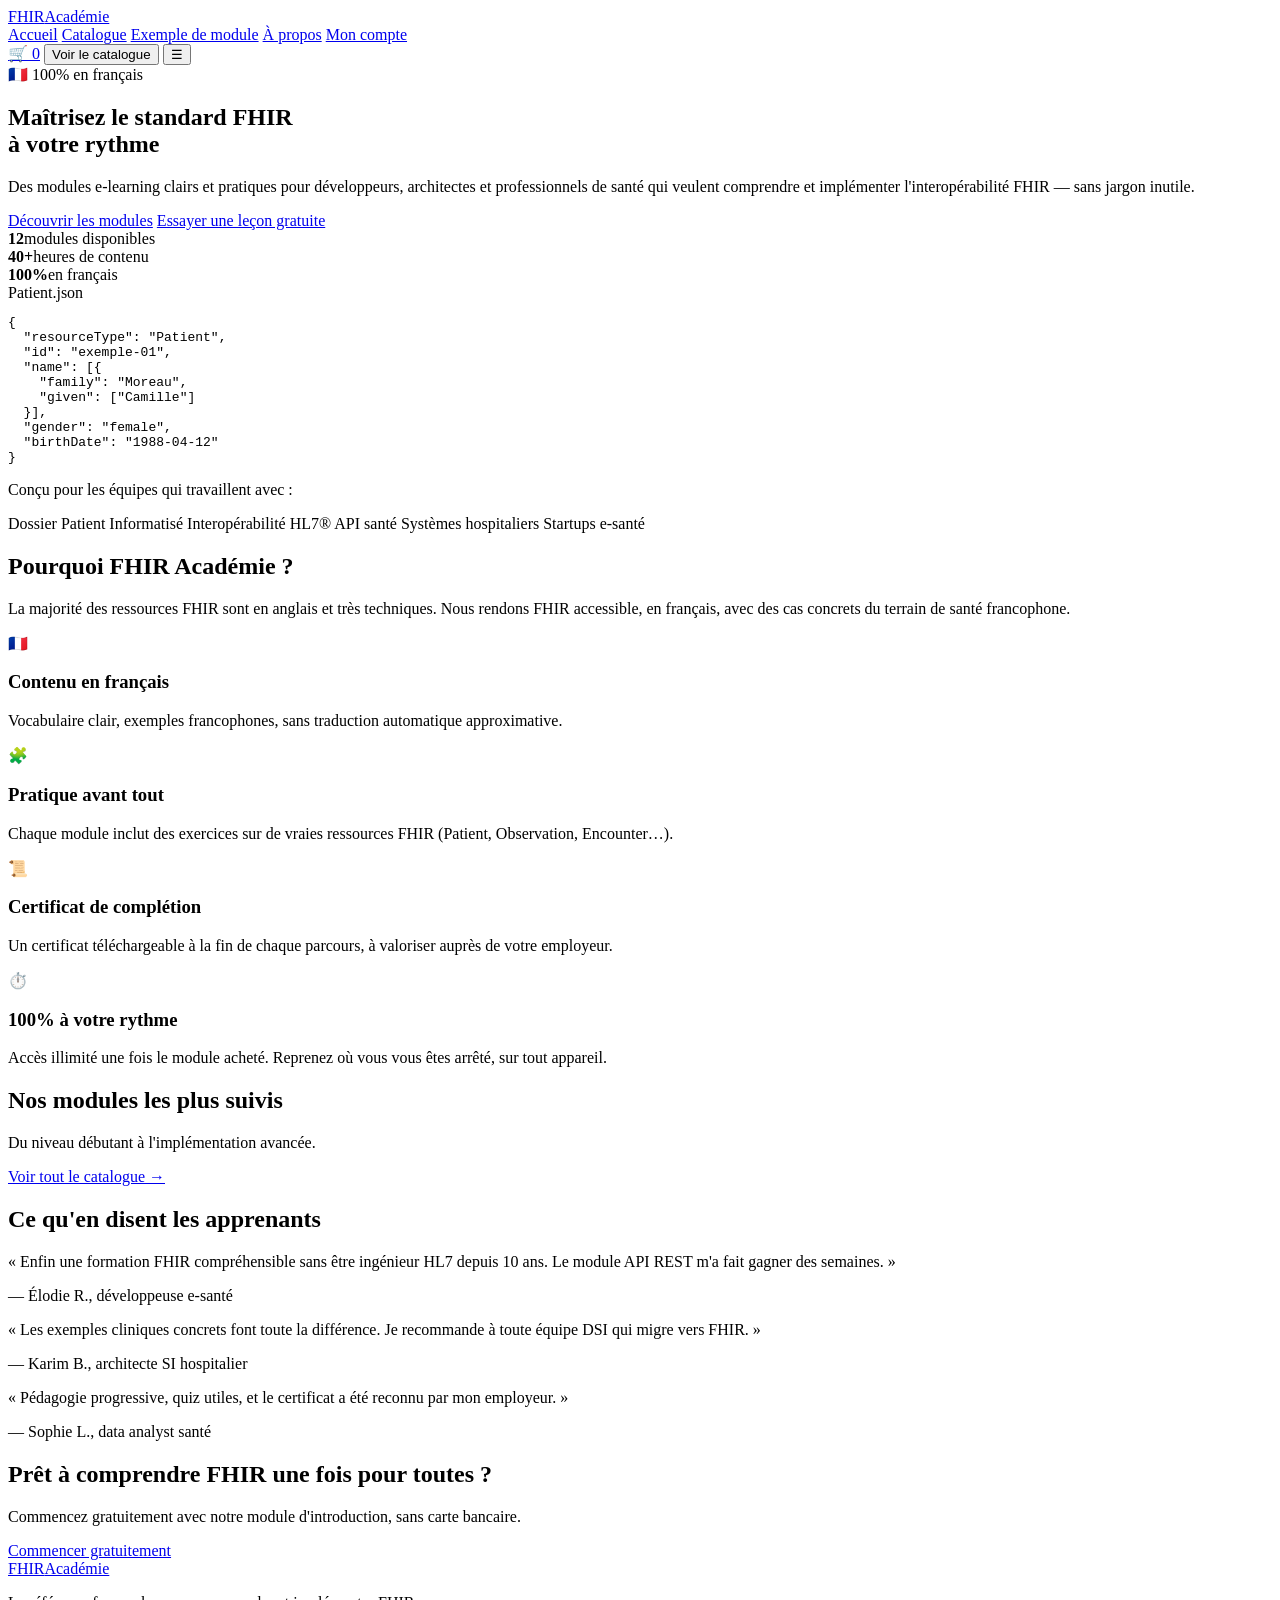
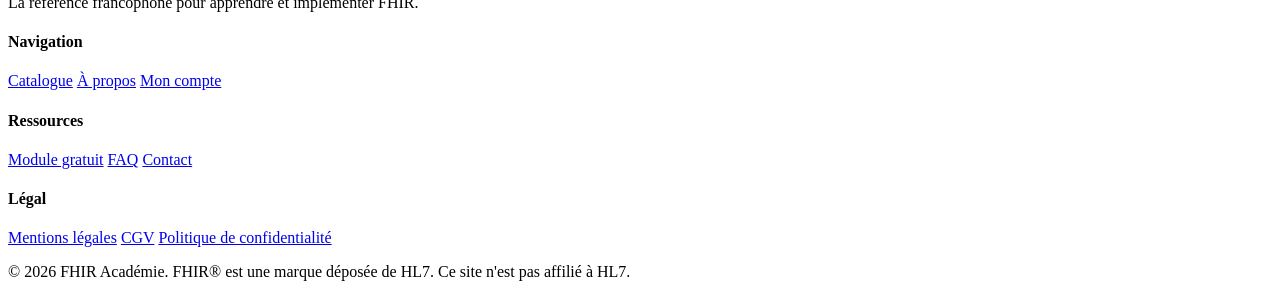
==== index.html @ 5322b97f "Add files via upload" ====
<!DOCTYPE html>
<html lang="fr">
<head>
<meta charset="UTF-8">
<meta name="viewport" content="width=device-width, initial-scale=1.0">
<title>FHIR Académie — Formations FHIR en français</title>
<meta name="description" content="Modules e-learning en français pour apprendre le standard FHIR : ressources cliniques, API REST, sécurité, interopérabilité.">
<link rel="stylesheet" href="css/style.css">
</head>
<body>

<header class="site-header">
  <div class="container header-inner">
    <a href="index.html" class="logo">FHIR<span>Académie</span></a>
    <nav class="main-nav" id="mainNav">
      <a href="index.html" class="active">Accueil</a>
      <a href="catalogue.html">Catalogue</a>
      <a href="module.html?id=fhir-101">Exemple de module</a>
      <a href="a-propos.html">À propos</a>
      <a href="compte.html">Mon compte</a>
    </nav>
    <div class="header-actions">
      <a href="panier.html" class="cart-link">🛒 <span id="cartCount">0</span></a>
      <button class="btn btn-primary" onclick="window.location.href='catalogue.html'">Voir le catalogue</button>
      <button class="nav-toggle" id="navToggle" aria-label="Menu">☰</button>
    </div>
  </div>
</header>

<section class="hero">
  <div class="container hero-inner">
    <div class="hero-text">
      <span class="badge">🇫🇷 100% en français</span>
      <h1>Maîtrisez le standard <span class="accent">FHIR</span><br>à votre rythme</h1>
      <p class="hero-sub">
        Des modules e-learning clairs et pratiques pour développeurs, architectes et professionnels de santé
        qui veulent comprendre et implémenter l'interopérabilité FHIR — sans jargon inutile.
      </p>
      <div class="hero-cta">
        <a href="catalogue.html" class="btn btn-primary btn-lg">Découvrir les modules</a>
        <a href="module.html?id=fhir-101" class="btn btn-outline btn-lg">Essayer une leçon gratuite</a>
      </div>
      <div class="hero-stats">
        <div><strong>12</strong><span>modules disponibles</span></div>
        <div><strong>40+</strong><span>heures de contenu</span></div>
        <div><strong>100%</strong><span>en français</span></div>
      </div>
    </div>
    <div class="hero-visual">
      <div class="code-card">
        <div class="code-card-head">
          <span></span><span></span><span></span>
          <span class="code-title">Patient.json</span>
        </div>
        <pre><code>{
  "resourceType": "Patient",
  "id": "exemple-01",
  "name": [{
    "family": "Moreau",
    "given": ["Camille"]
  }],
  "gender": "female",
  "birthDate": "1988-04-12"
}</code></pre>
      </div>
    </div>
  </div>
</section>

<section class="logos-strip">
  <div class="container">
    <p>Conçu pour les équipes qui travaillent avec :</p>
    <div class="logos-row">
      <span>Dossier Patient Informatisé</span>
      <span>Interopérabilité HL7®</span>
      <span>API santé</span>
      <span>Systèmes hospitaliers</span>
      <span>Startups e-santé</span>
    </div>
  </div>
</section>

<section class="section why">
  <div class="container">
    <h2 class="section-title">Pourquoi FHIR Académie ?</h2>
    <p class="section-sub">La majorité des ressources FHIR sont en anglais et très techniques. Nous rendons FHIR accessible, en français, avec des cas concrets du terrain de santé francophone.</p>
    <div class="feature-grid">
      <div class="feature-card">
        <div class="feature-icon">🇫🇷</div>
        <h3>Contenu en français</h3>
        <p>Vocabulaire clair, exemples francophones, sans traduction automatique approximative.</p>
      </div>
      <div class="feature-card">
        <div class="feature-icon">🧩</div>
        <h3>Pratique avant tout</h3>
        <p>Chaque module inclut des exercices sur de vraies ressources FHIR (Patient, Observation, Encounter…).</p>
      </div>
      <div class="feature-card">
        <div class="feature-icon">📜</div>
        <h3>Certificat de complétion</h3>
        <p>Un certificat téléchargeable à la fin de chaque parcours, à valoriser auprès de votre employeur.</p>
      </div>
      <div class="feature-card">
        <div class="feature-icon">⏱️</div>
        <h3>100% à votre rythme</h3>
        <p>Accès illimité une fois le module acheté. Reprenez où vous vous êtes arrêté, sur tout appareil.</p>
      </div>
    </div>
  </div>
</section>

<section class="section catalogue-preview">
  <div class="container">
    <div class="section-head-row">
      <div>
        <h2 class="section-title">Nos modules les plus suivis</h2>
        <p class="section-sub">Du niveau débutant à l'implémentation avancée.</p>
      </div>
      <a href="catalogue.html" class="link-arrow">Voir tout le catalogue →</a>
    </div>
    <div class="course-grid" id="featuredCourses"></div>
  </div>
</section>

<section class="section testimonials">
  <div class="container">
    <h2 class="section-title">Ce qu'en disent les apprenants</h2>
    <div class="testimonial-grid">
      <div class="testimonial-card">
        <p>« Enfin une formation FHIR compréhensible sans être ingénieur HL7 depuis 10 ans. Le module API REST m'a fait gagner des semaines. »</p>
        <div class="testimonial-author">— Élodie R., développeuse e-santé</div>
      </div>
      <div class="testimonial-card">
        <p>« Les exemples cliniques concrets font toute la différence. Je recommande à toute équipe DSI qui migre vers FHIR. »</p>
        <div class="testimonial-author">— Karim B., architecte SI hospitalier</div>
      </div>
      <div class="testimonial-card">
        <p>« Pédagogie progressive, quiz utiles, et le certificat a été reconnu par mon employeur. »</p>
        <div class="testimonial-author">— Sophie L., data analyst santé</div>
      </div>
    </div>
  </div>
</section>

<section class="cta-banner">
  <div class="container cta-banner-inner">
    <div>
      <h2>Prêt à comprendre FHIR une fois pour toutes ?</h2>
      <p>Commencez gratuitement avec notre module d'introduction, sans carte bancaire.</p>
    </div>
    <a href="module.html?id=fhir-101" class="btn btn-primary btn-lg">Commencer gratuitement</a>
  </div>
</section>

<footer class="site-footer">
  <div class="container footer-grid">
    <div>
      <a href="index.html" class="logo">FHIR<span>Académie</span></a>
      <p>La référence francophone pour apprendre et implémenter FHIR.</p>
    </div>
    <div>
      <h4>Navigation</h4>
      <a href="catalogue.html">Catalogue</a>
      <a href="a-propos.html">À propos</a>
      <a href="compte.html">Mon compte</a>
    </div>
    <div>
      <h4>Ressources</h4>
      <a href="module.html?id=fhir-101">Module gratuit</a>
      <a href="#">FAQ</a>
      <a href="#">Contact</a>
    </div>
    <div>
      <h4>Légal</h4>
      <a href="#">Mentions légales</a>
      <a href="#">CGV</a>
      <a href="#">Politique de confidentialité</a>
    </div>
  </div>
  <div class="container footer-bottom">
    <p>© 2026 FHIR Académie. FHIR® est une marque déposée de HL7. Ce site n'est pas affilié à HL7.</p>
  </div>
</footer>

<script src="js/data.js"></script>
<script src="js/cart.js"></script>
<script src="js/main.js"></script>
</body>
</html>
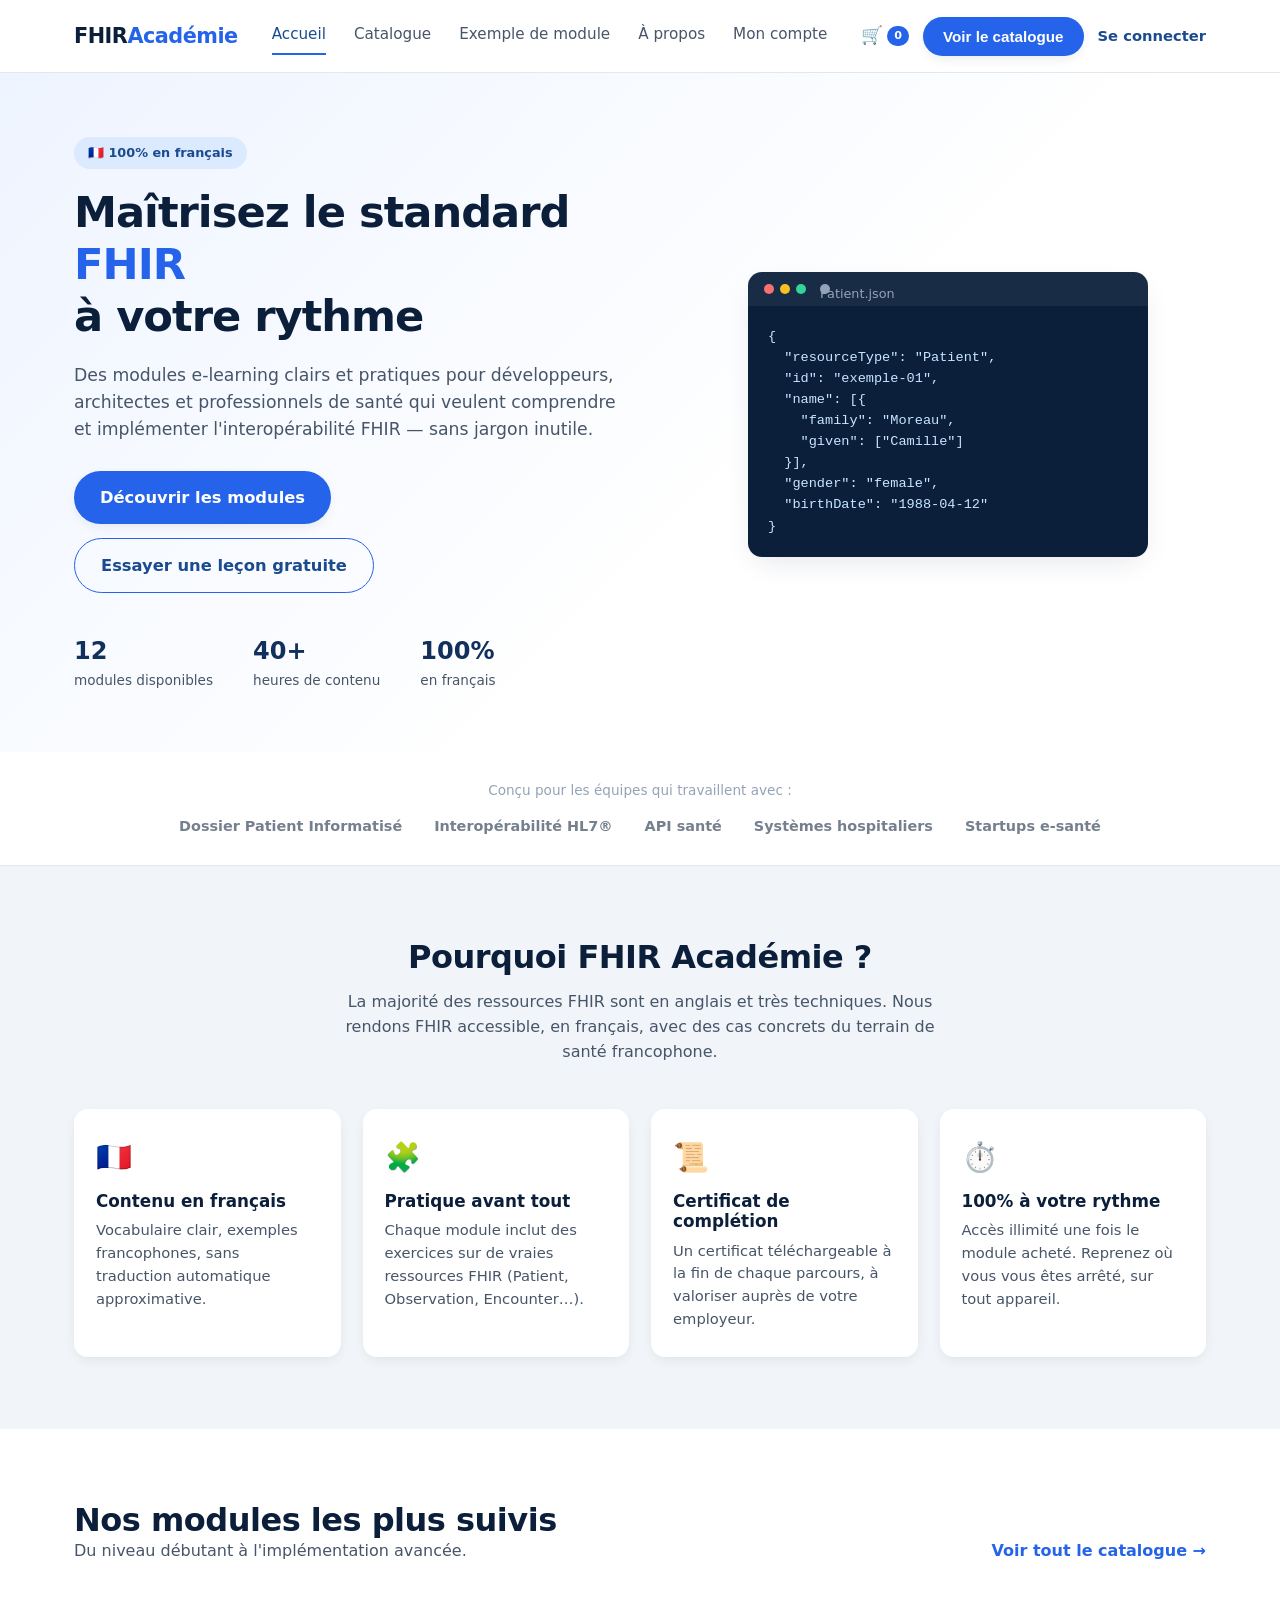
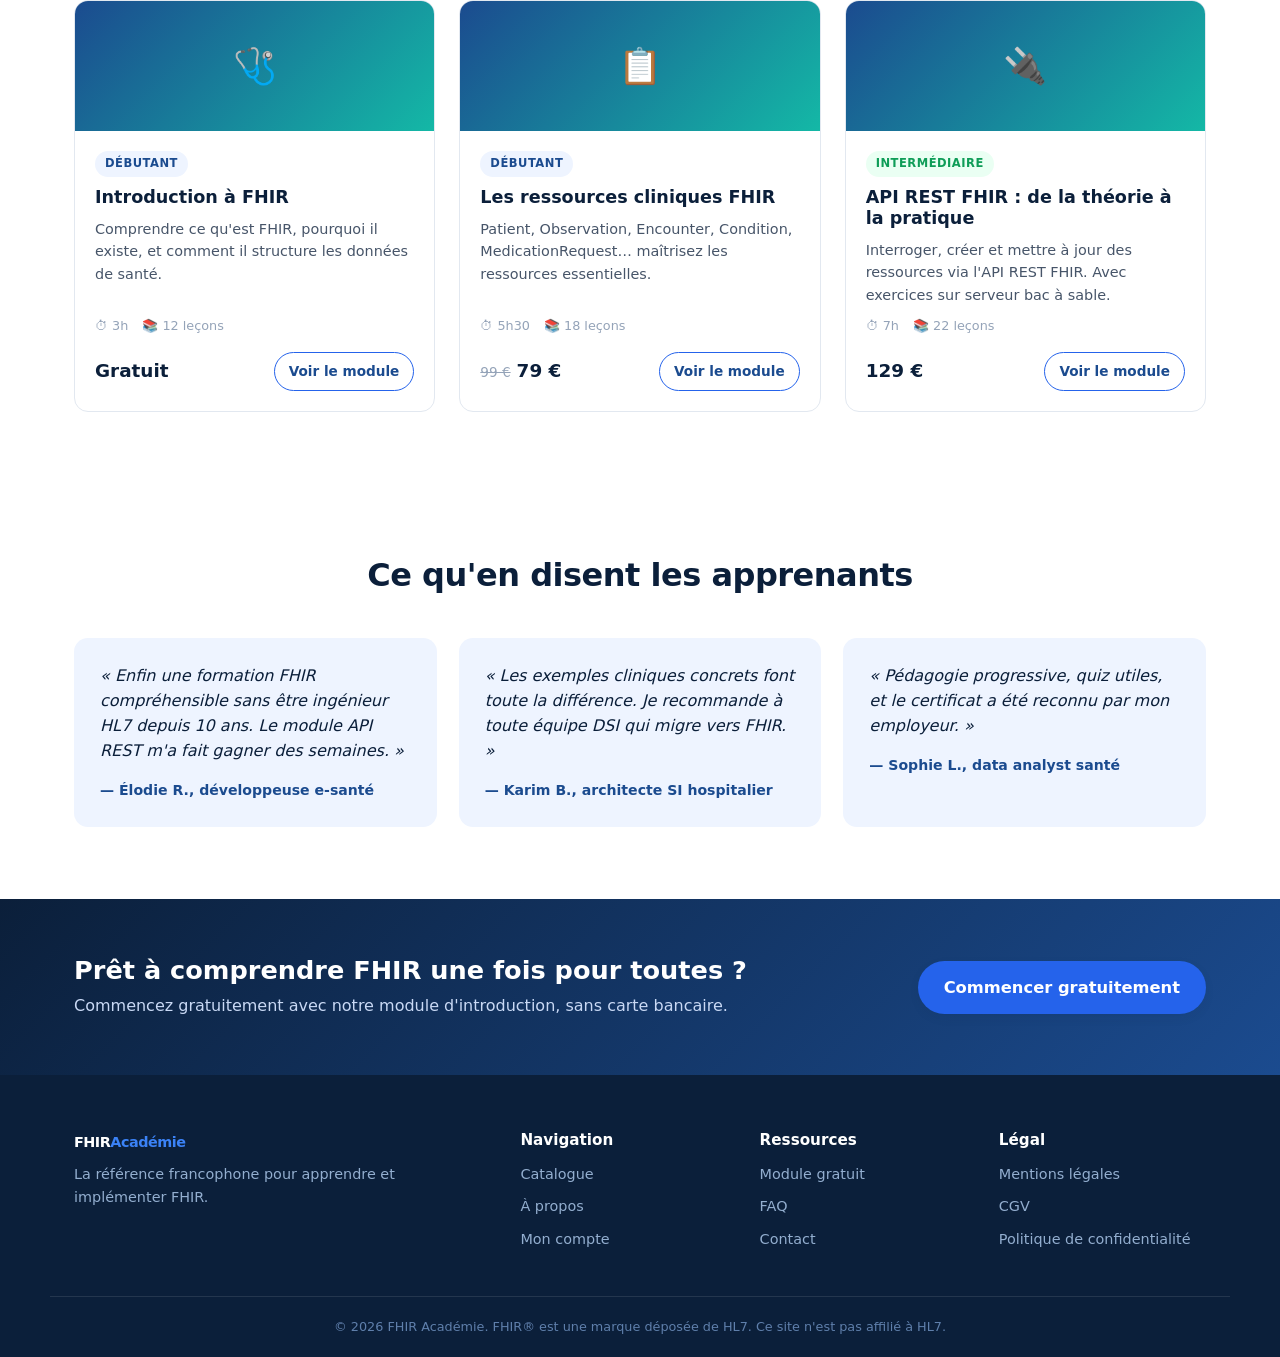
==== commit ca95a461: "update page compte connexion" ====
--- a/index.html
+++ b/index.html
@@ -22,6 +22,7 @@
     <div class="header-actions">
       <a href="panier.html" class="cart-link">🛒 <span id="cartCount">0</span></a>
       <button class="btn btn-primary" onclick="window.location.href='catalogue.html'">Voir le catalogue</button>
+      <span id="authHeaderLink"></span>
       <button class="nav-toggle" id="navToggle" aria-label="Menu">☰</button>
     </div>
   </div>
@@ -185,5 +186,6 @@
 <script src="js/data.js"></script>
 <script src="js/cart.js"></script>
 <script src="js/main.js"></script>
+<script src="js/auth.js"></script>
 </body>
 </html>
--- a/css/style.css
+++ b/css/style.css
@@ -0,0 +1,298 @@
+/* ===== FHIR Académie — style.css ===== */
+:root{
+  --blue-900:#0b1f3a;
+  --blue-800:#12305c;
+  --blue-700:#1b4b8f;
+  --blue-600:#2563eb;
+  --blue-500:#3b82f6;
+  --blue-50:#eef4ff;
+  --teal:#14b8a6;
+  --ink:#0f172a;
+  --gray-600:#475569;
+  --gray-400:#94a3b8;
+  --gray-200:#e2e8f0;
+  --gray-100:#f1f5f9;
+  --white:#ffffff;
+  --radius:14px;
+  --radius-sm:8px;
+  --shadow:0 10px 30px -10px rgba(11,31,58,.15);
+  --shadow-sm:0 4px 14px -4px rgba(11,31,58,.12);
+  --maxw:1180px;
+}
+*{box-sizing:border-box;}
+html,body{margin:0;padding:0;}
+body{
+  font-family:"Segoe UI", "Inter", system-ui, -apple-system, Roboto, Helvetica, Arial, sans-serif;
+  color:var(--ink);
+  background:var(--white);
+  line-height:1.55;
+}
+img{max-width:100%;display:block;}
+a{color:inherit;text-decoration:none;}
+.container{max-width:var(--maxw);margin:0 auto;padding:0 24px;}
+ul{padding:0;margin:0;list-style:none;}
+h1,h2,h3,h4{line-height:1.2;margin:0;}
+p{margin:0;}
+code, pre{font-family:"Cascadia Code", Consolas, monospace;}
+
+/* Buttons */
+.btn{
+  display:inline-flex;align-items:center;justify-content:center;gap:8px;
+  padding:11px 20px;border-radius:999px;font-weight:600;font-size:.95rem;
+  cursor:pointer;border:none;transition:transform .15s ease, box-shadow .15s ease, background .15s ease;
+  white-space:nowrap;
+}
+.btn:hover{transform:translateY(-1px);}
+.btn-primary{background:var(--blue-600);color:#fff;box-shadow:var(--shadow-sm);}
+.btn-primary:hover{background:var(--blue-700);}
+.btn-outline{background:transparent;border:1.5px solid var(--blue-600);color:var(--blue-700);}
+.btn-outline:hover{background:var(--blue-50);}
+.btn-dark{background:var(--blue-900);color:#fff;}
+.btn-dark:hover{background:var(--blue-800);}
+.btn-lg{padding:14px 26px;font-size:1.02rem;}
+.btn-sm{padding:8px 14px;font-size:.85rem;}
+.btn-block{width:100%;}
+.btn[disabled]{opacity:.5;cursor:not-allowed;transform:none;}
+
+/* Header */
+.site-header{
+  position:sticky;top:0;z-index:100;background:rgba(255,255,255,.92);
+  backdrop-filter:blur(8px);border-bottom:1px solid var(--gray-200);
+}
+.header-inner{display:flex;align-items:center;justify-content:space-between;height:72px;gap:24px;}
+.logo{font-weight:800;font-size:1.3rem;color:var(--blue-900);letter-spacing:-.5px;}
+.logo span{color:var(--blue-600);}
+.main-nav{display:flex;gap:28px;align-items:center;flex:1;justify-content:center;}
+.main-nav a{font-weight:500;color:var(--gray-600);font-size:.95rem;padding:6px 0;border-bottom:2px solid transparent;}
+.main-nav a:hover, .main-nav a.active{color:var(--blue-700);border-bottom-color:var(--blue-600);}
+.header-actions{display:flex;align-items:center;gap:14px;}
+.cart-link{font-size:1.1rem;font-weight:600;color:var(--blue-800);display:flex;align-items:center;gap:4px;}
+#cartCount{background:var(--blue-600);color:#fff;font-size:.7rem;padding:1px 7px;border-radius:999px;}
+.nav-toggle{display:none;background:none;border:none;font-size:1.4rem;cursor:pointer;}
+
+/* Hero */
+.hero{background:linear-gradient(135deg,var(--blue-50) 0%, #ffffff 60%);padding:64px 0 60px;overflow:hidden;}
+.hero-inner{display:flex;align-items:center;gap:48px;}
+.hero-text{flex:1.1;}
+.badge{display:inline-block;background:var(--blue-100,#dbeafe);background:#dbeafe;color:var(--blue-700);
+  font-size:.8rem;font-weight:600;padding:6px 14px;border-radius:999px;margin-bottom:18px;}
+.hero-text h1{font-size:2.7rem;font-weight:800;color:var(--blue-900);letter-spacing:-1px;margin-bottom:20px;}
+.accent{color:var(--blue-600);}
+.hero-sub{font-size:1.08rem;color:var(--gray-600);max-width:560px;margin-bottom:28px;}
+.hero-cta{display:flex;gap:14px;margin-bottom:40px;flex-wrap:wrap;}
+.hero-stats{display:flex;gap:40px;}
+.hero-stats div{display:flex;flex-direction:column;}
+.hero-stats strong{font-size:1.5rem;color:var(--blue-800);font-weight:800;}
+.hero-stats span{font-size:.85rem;color:var(--gray-600);}
+.hero-visual{flex:1;display:flex;justify-content:center;}
+.code-card{background:var(--blue-900);border-radius:var(--radius);box-shadow:var(--shadow);width:100%;max-width:400px;overflow:hidden;}
+.code-card-head{display:flex;align-items:center;gap:6px;padding:12px 16px;background:rgba(255,255,255,.06);}
+.code-card-head span{width:10px;height:10px;border-radius:50%;background:var(--gray-400);}
+.code-card-head span:nth-child(1){background:#f87171;}
+.code-card-head span:nth-child(2){background:#fbbf24;}
+.code-card-head span:nth-child(3){background:#34d399;}
+.code-title{margin-left:8px;color:var(--gray-400);font-size:.8rem;}
+.code-card pre{margin:0;padding:20px;color:#c9e6ff;font-size:.85rem;overflow-x:auto;}
+
+/* Logos strip */
+.logos-strip{padding:28px 0;border-bottom:1px solid var(--gray-200);}
+.logos-strip p{text-align:center;color:var(--gray-400);font-size:.85rem;margin-bottom:14px;}
+.logos-row{display:flex;justify-content:center;gap:32px;flex-wrap:wrap;}
+.logos-row span{color:var(--gray-600);font-weight:600;font-size:.9rem;opacity:.75;}
+
+/* Sections */
+.section{padding:72px 0;}
+.section-title{font-size:2rem;font-weight:800;color:var(--blue-900);letter-spacing:-.5px;text-align:center;}
+.section-sub{text-align:center;color:var(--gray-600);max-width:620px;margin:14px auto 0;}
+.section-head-row{display:flex;justify-content:space-between;align-items:flex-end;margin-bottom:36px;flex-wrap:wrap;gap:12px;}
+.section-head-row .section-title, .section-head-row .section-sub{text-align:left;margin:0;}
+.link-arrow{color:var(--blue-600);font-weight:600;white-space:nowrap;}
+
+.why{background:var(--gray-100);}
+.feature-grid{display:grid;grid-template-columns:repeat(4,1fr);gap:22px;margin-top:44px;}
+.feature-card{background:#fff;border-radius:var(--radius);padding:26px 22px;box-shadow:var(--shadow-sm);}
+.feature-icon{font-size:1.8rem;margin-bottom:12px;}
+.feature-card h3{font-size:1.05rem;margin-bottom:8px;color:var(--blue-900);}
+.feature-card p{color:var(--gray-600);font-size:.92rem;}
+
+/* Course grid / cards */
+.course-grid{display:grid;grid-template-columns:repeat(3,1fr);gap:24px;}
+.course-card{
+  background:#fff;border:1px solid var(--gray-200);border-radius:var(--radius);overflow:hidden;
+  display:flex;flex-direction:column;transition:transform .15s ease, box-shadow .15s ease;
+}
+.course-card:hover{transform:translateY(-3px);box-shadow:var(--shadow);}
+.course-thumb{
+  height:130px;display:flex;align-items:center;justify-content:center;font-size:2.2rem;
+  color:#fff;background:linear-gradient(135deg,var(--blue-700),var(--teal));
+}
+.course-body{padding:20px;display:flex;flex-direction:column;gap:10px;flex:1;}
+.course-level{align-self:flex-start;font-size:.72rem;font-weight:700;text-transform:uppercase;
+  letter-spacing:.5px;padding:4px 10px;border-radius:999px;background:var(--blue-50);color:var(--blue-700);}
+.course-level.avance{background:#fff1e6;color:#c2410c;}
+.course-level.intermediaire{background:#eafff3;color:#0f9d58;}
+.course-body h3{font-size:1.1rem;color:var(--blue-900);}
+.course-desc{color:var(--gray-600);font-size:.9rem;flex:1;}
+.course-meta{display:flex;gap:14px;font-size:.8rem;color:var(--gray-400);}
+.course-foot{display:flex;justify-content:space-between;align-items:center;margin-top:6px;}
+.course-price{font-weight:800;font-size:1.15rem;color:var(--blue-900);}
+.course-price .old{font-size:.85rem;color:var(--gray-400);text-decoration:line-through;font-weight:500;margin-right:6px;}
+
+/* Testimonials */
+.testimonial-grid{display:grid;grid-template-columns:repeat(3,1fr);gap:22px;margin-top:44px;}
+.testimonial-card{background:var(--blue-50);border-radius:var(--radius);padding:26px;}
+.testimonial-card p{font-style:italic;color:var(--blue-900);margin-bottom:16px;}
+.testimonial-author{font-weight:700;font-size:.88rem;color:var(--blue-700);}
+
+/* CTA banner */
+.cta-banner{background:linear-gradient(135deg,var(--blue-900),var(--blue-700));padding:56px 0;}
+.cta-banner-inner{display:flex;align-items:center;justify-content:space-between;gap:24px;flex-wrap:wrap;}
+.cta-banner h2{color:#fff;font-size:1.6rem;margin-bottom:8px;}
+.cta-banner p{color:#c9d9f5;}
+
+/* Footer */
+.site-footer{background:var(--blue-900);color:#c9d9f5;padding:56px 0 20px;}
+.footer-grid{display:grid;grid-template-columns:2fr 1fr 1fr 1fr;gap:32px;}
+.footer-grid .logo{color:#fff;}
+.footer-grid .logo span{color:var(--blue-500);}
+.footer-grid p{color:#93aecf;margin-top:10px;font-size:.9rem;}
+.footer-grid h4{color:#fff;font-size:.95rem;margin-bottom:14px;}
+.footer-grid a{display:block;color:#93aecf;font-size:.9rem;margin-bottom:10px;}
+.footer-grid a:hover{color:#fff;}
+.footer-bottom{border-top:1px solid rgba(255,255,255,.1);margin-top:36px;padding-top:20px;}
+.footer-bottom p{color:#5f7fab;font-size:.8rem;text-align:center;}
+
+/* Page header (sub-pages) */
+.page-hero{background:var(--blue-50);padding:48px 0;}
+.page-hero h1{font-size:2.1rem;color:var(--blue-900);font-weight:800;}
+.page-hero p{color:var(--gray-600);margin-top:10px;max-width:640px;}
+.breadcrumb{font-size:.85rem;color:var(--gray-400);margin-bottom:14px;}
+.breadcrumb a{color:var(--blue-600);}
+
+/* Catalogue page */
+.catalogue-layout{display:flex;gap:32px;padding:48px 0;align-items:flex-start;}
+.filters{width:230px;flex-shrink:0;background:var(--gray-100);border-radius:var(--radius);padding:22px;position:sticky;top:96px;}
+.filters h4{font-size:.9rem;margin-bottom:12px;color:var(--blue-900);}
+.filter-group{margin-bottom:22px;}
+.filter-option{display:flex;align-items:center;gap:8px;margin-bottom:8px;font-size:.9rem;color:var(--gray-600);cursor:pointer;}
+.catalogue-results{flex:1;}
+.results-bar{display:flex;justify-content:space-between;align-items:center;margin-bottom:20px;color:var(--gray-600);font-size:.9rem;}
+
+/* Module detail page */
+.module-layout{display:grid;grid-template-columns:2fr 1fr;gap:40px;padding:48px 0;align-items:flex-start;}
+.module-main h1{font-size:2rem;color:var(--blue-900);font-weight:800;margin-bottom:14px;}
+.module-tags{display:flex;gap:10px;margin-bottom:18px;flex-wrap:wrap;}
+.tag{background:var(--blue-50);color:var(--blue-700);font-size:.78rem;font-weight:600;padding:5px 12px;border-radius:999px;}
+.module-desc{color:var(--gray-600);margin-bottom:32px;font-size:1.02rem;}
+.curriculum{border:1px solid var(--gray-200);border-radius:var(--radius);overflow:hidden;}
+.curriculum-section{border-bottom:1px solid var(--gray-200);}
+.curriculum-section:last-child{border-bottom:none;}
+.curriculum-head{padding:16px 20px;font-weight:700;background:var(--gray-100);color:var(--blue-900);font-size:.95rem;}
+.lesson-row{display:flex;align-items:center;justify-content:space-between;padding:13px 20px;font-size:.9rem;color:var(--gray-600);border-top:1px solid var(--gray-200);}
+.lesson-row .lesson-name{display:flex;align-items:center;gap:10px;}
+.lesson-row .lock{opacity:.5;}
+.lesson-row .free-badge{color:var(--teal);font-weight:700;font-size:.75rem;}
+
+.sidebar-card{border:1px solid var(--gray-200);border-radius:var(--radius);padding:26px;box-shadow:var(--shadow-sm);position:sticky;top:96px;}
+.sidebar-price{font-size:2rem;font-weight:800;color:var(--blue-900);margin-bottom:4px;}
+.sidebar-price .old{font-size:1.1rem;color:var(--gray-400);text-decoration:line-through;margin-right:8px;}
+.sidebar-note{font-size:.85rem;color:var(--gray-400);margin-bottom:20px;}
+.included-list{margin-top:22px;display:flex;flex-direction:column;gap:10px;font-size:.9rem;color:var(--gray-600);}
+.included-list div{display:flex;gap:10px;align-items:flex-start;}
+
+/* Cart page */
+.cart-layout{display:grid;grid-template-columns:2fr 1fr;gap:40px;padding:48px 0;align-items:flex-start;}
+.cart-item{display:flex;gap:16px;align-items:center;padding:18px 0;border-bottom:1px solid var(--gray-200);}
+.cart-item-thumb{width:64px;height:64px;border-radius:var(--radius-sm);background:linear-gradient(135deg,var(--blue-700),var(--teal));
+  display:flex;align-items:center;justify-content:center;font-size:1.4rem;color:#fff;flex-shrink:0;}
+.cart-item-info{flex:1;}
+.cart-item-info h4{font-size:1rem;color:var(--blue-900);margin-bottom:4px;}
+.cart-item-info p{font-size:.85rem;color:var(--gray-400);}
+.cart-item-price{font-weight:700;color:var(--blue-900);}
+.remove-btn{background:none;border:none;color:#dc2626;cursor:pointer;font-size:.85rem;font-weight:600;margin-left:16px;}
+.summary-row{display:flex;justify-content:space-between;margin-bottom:12px;font-size:.95rem;color:var(--gray-600);}
+.summary-row.total{font-weight:800;font-size:1.2rem;color:var(--blue-900);border-top:1px solid var(--gray-200);padding-top:14px;margin-top:6px;}
+.empty-state{text-align:center;padding:60px 20px;color:var(--gray-400);}
+.empty-state .btn{margin-top:18px;}
+
+/* Account page */
+.account-layout{display:grid;grid-template-columns:260px 1fr;gap:32px;padding:48px 0;}
+.account-nav{display:flex;flex-direction:column;gap:4px;}
+.account-nav a{padding:11px 16px;border-radius:var(--radius-sm);color:var(--gray-600);font-weight:500;font-size:.92rem;}
+.account-nav a.active{background:var(--blue-50);color:var(--blue-700);}
+.account-card{background:#fff;border:1px solid var(--gray-200);border-radius:var(--radius);padding:28px;}
+.progress-bar-track{background:var(--gray-200);border-radius:999px;height:8px;overflow:hidden;margin-top:8px;}
+.progress-bar-fill{background:var(--blue-600);height:100%;border-radius:999px;}
+.enrolled-course{display:flex;align-items:center;gap:16px;padding:16px 0;border-bottom:1px solid var(--gray-200);}
+.enrolled-course:last-child{border-bottom:none;}
+.enrolled-thumb{width:56px;height:56px;border-radius:var(--radius-sm);background:linear-gradient(135deg,var(--blue-700),var(--teal));
+  display:flex;align-items:center;justify-content:center;color:#fff;flex-shrink:0;}
+.enrolled-info{flex:1;}
+.enrolled-info h4{font-size:.95rem;color:var(--blue-900);margin-bottom:6px;}
+.form-row{margin-bottom:16px;}
+.form-row label{display:block;font-size:.85rem;font-weight:600;color:var(--gray-600);margin-bottom:6px;}
+.form-row input{width:100%;padding:10px 14px;border:1px solid var(--gray-200);border-radius:var(--radius-sm);font-size:.92rem;}
+
+/* Lesson viewer page */
+.lesson-layout{display:grid;grid-template-columns:1fr 320px;gap:0;min-height:calc(100vh - 72px);}
+.lesson-content{padding:40px 48px;}
+.lesson-content h1{font-size:1.6rem;color:var(--blue-900);margin-bottom:16px;}
+.video-placeholder{background:var(--blue-900);border-radius:var(--radius);aspect-ratio:16/9;display:flex;align-items:center;justify-content:center;color:#fff;font-size:3rem;margin-bottom:28px;}
+.lesson-text{color:var(--gray-600);}
+.lesson-text h2{color:var(--blue-900);font-size:1.2rem;margin:24px 0 10px;}
+.lesson-text p{margin-bottom:12px;}
+.lesson-text pre{background:var(--blue-900);color:#c9e6ff;padding:16px;border-radius:var(--radius-sm);overflow-x:auto;margin:14px 0;font-size:.85rem;}
+.quiz-box{background:var(--gray-100);border-radius:var(--radius);padding:22px;margin-top:28px;}
+.quiz-box h3{color:var(--blue-900);margin-bottom:14px;}
+.quiz-option{display:flex;align-items:center;gap:10px;padding:10px 14px;border:1px solid var(--gray-200);border-radius:var(--radius-sm);margin-bottom:8px;cursor:pointer;background:#fff;}
+.quiz-option:hover{border-color:var(--blue-500);}
+.lesson-nav-footer{display:flex;justify-content:space-between;margin-top:32px;}
+.lesson-sidebar{background:var(--gray-100);border-left:1px solid var(--gray-200);padding:28px 22px;overflow-y:auto;}
+.lesson-sidebar h4{color:var(--blue-900);margin-bottom:16px;font-size:.95rem;}
+
+/* About page */
+.about-content{padding:56px 0;max-width:760px;margin:0 auto;}
+.about-content h2{color:var(--blue-900);font-size:1.4rem;margin:32px 0 12px;}
+.about-content p{color:var(--gray-600);margin-bottom:14px;}
+.team-grid{display:grid;grid-template-columns:repeat(3,1fr);gap:20px;margin-top:20px;}
+.team-card{text-align:center;background:var(--gray-100);border-radius:var(--radius);padding:24px;}
+.team-avatar{width:64px;height:64px;border-radius:50%;background:linear-gradient(135deg,var(--blue-700),var(--teal));margin:0 auto 12px;}
+
+/* Auth pages (inscription / connexion) */
+.auth-section{display:flex;justify-content:center;padding:64px 20px;background:var(--gray-100);min-height:calc(100vh - 72px - 300px);}
+.auth-card{background:#fff;border-radius:var(--radius);box-shadow:var(--shadow);padding:40px;max-width:420px;width:100%;}
+.auth-card h1{font-size:1.6rem;color:var(--blue-900);font-weight:800;margin-bottom:8px;}
+.auth-sub{color:var(--gray-600);margin-bottom:28px;font-size:.95rem;}
+.auth-switch{text-align:center;margin-top:20px;font-size:.9rem;color:var(--gray-600);}
+.auth-switch a{color:var(--blue-600);font-weight:600;}
+.form-error{color:#dc2626;font-size:.85rem;margin:-4px 0 14px;min-height:1em;}
+#authHeaderLink a{font-weight:600;color:var(--blue-700);font-size:.92rem;}
+
+/* Auth pages (inscription / connexion) */
+.auth-section{display:flex;justify-content:center;padding:64px 20px;background:var(--gray-100);min-height:calc(100vh - 72px - 300px);}
+.auth-card{background:#fff;border-radius:var(--radius);box-shadow:var(--shadow);padding:40px;max-width:420px;width:100%;}
+.auth-card h1{font-size:1.6rem;color:var(--blue-900);font-weight:800;margin-bottom:8px;}
+.auth-sub{color:var(--gray-600);margin-bottom:28px;font-size:.95rem;}
+.auth-switch{text-align:center;margin-top:20px;font-size:.9rem;color:var(--gray-600);}
+.auth-switch a{color:var(--blue-600);font-weight:600;}
+.form-error{color:#dc2626;font-size:.85rem;margin:-4px 0 14px;min-height:1em;}
+#authHeaderLink a{font-weight:600;color:var(--blue-700);font-size:.92rem;}
+
+/* Responsive */
+@media (max-width: 980px){
+  .hero-inner{flex-direction:column;}
+  .feature-grid, .course-grid, .testimonial-grid{grid-template-columns:repeat(2,1fr);}
+  .module-layout, .cart-layout, .account-layout{grid-template-columns:1fr;}
+  .lesson-layout{grid-template-columns:1fr;}
+  .lesson-sidebar{border-left:none;border-top:1px solid var(--gray-200);}
+  .team-grid{grid-template-columns:1fr;}
+}
+@media (max-width: 640px){
+  .main-nav{display:none;}
+  .nav-toggle{display:block;}
+  .feature-grid, .course-grid, .testimonial-grid{grid-template-columns:1fr;}
+  .hero-text h1{font-size:2rem;}
+  .catalogue-layout{flex-direction:column;}
+  .filters{width:100%;position:static;}
+  .footer-grid{grid-template-columns:1fr 1fr;}
+}
